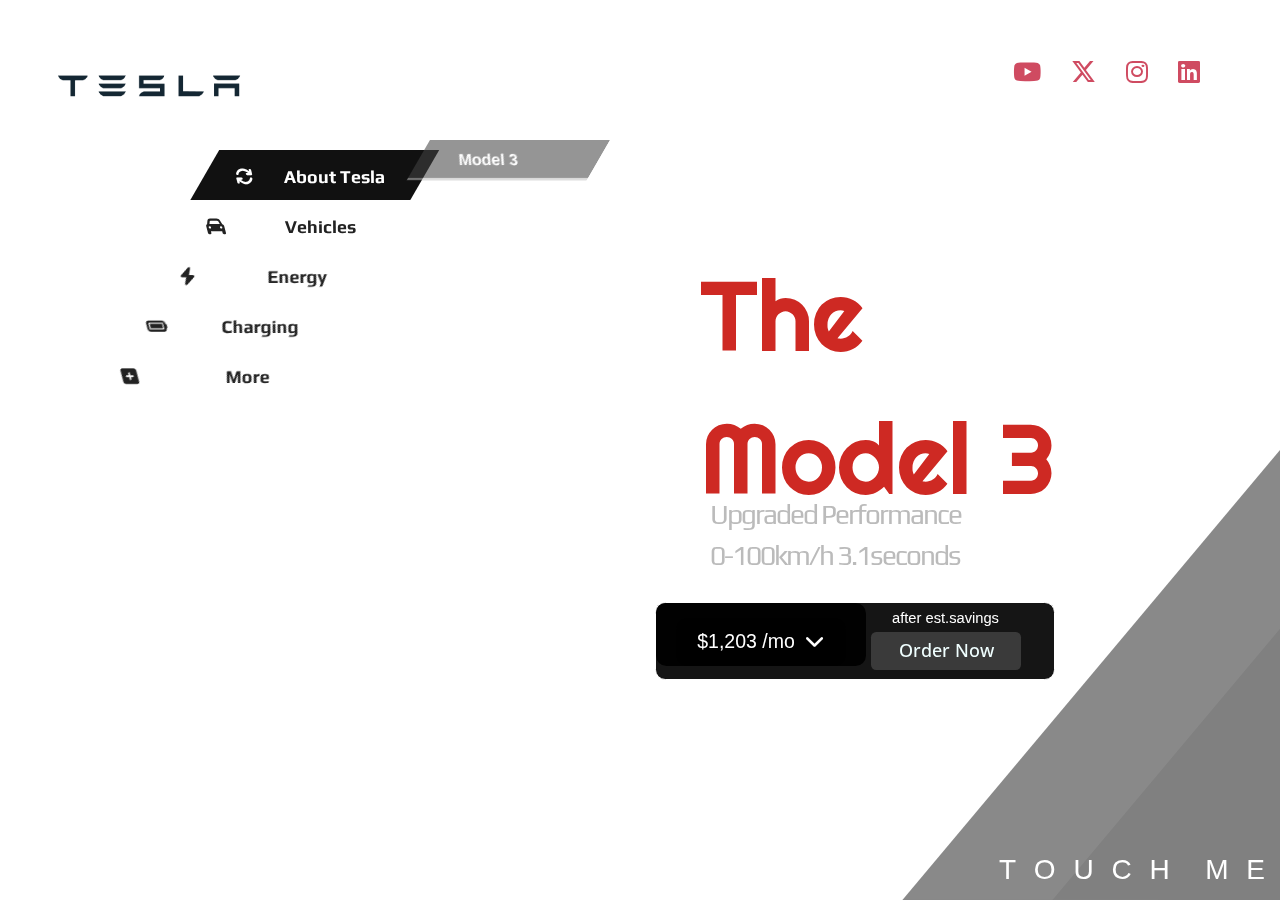
==== index.html @ 957dc8f2 "Add files via upload" ====
<!DOCTYPE html>
<html lang="en">
<head>
  <meta charset="UTF-8">
  <meta name="viewport" content="width=device-width, initial-scale=1.0">
  <title>Tesla: Electric Cars, Solar & Clean Energy</title>
  <link rel="icon" type="image/png" sizes=" 256x256" href="images/Alogo1.png">
  <link rel="stylesheet" href="https://cdnjs.cloudflare.com/ajax/libs/font-awesome/6.7.2/css/all.min.css" integrity="sha512-Evv84Mr4kqVGRNSgIGL/F/aIDqQb7xQ2vcrdIwxfjThSH8CSR7PBEakCr51Ck+w+/U6swU2Im1vVX0SVk9ABhg==" crossorigin="anonymous" referrerpolicy="no-referrer" />
  <link rel="stylesheet" href="css/style.css" />	
  <!-- 부트스트랩 -->
  <link rel="stylesheet" href="https://maxcdn.bootstrapcdn.com/bootstrap/3.4.1/css/bootstrap.min.css">
  <script src="https://ajax.googleapis.com/ajax/libs/jquery/3.5.1/jquery.min.js"></script>
  <script src="https://maxcdn.bootstrapcdn.com/bootstrap/3.4.1/js/bootstrap.min.js"></script>
</head>
<body>
  
  <!-- 배경 동영상 -->
   <figure class="vid">
    <video loop="loop" autoplay="autoplay" muted>
      <source src="images/TSVideo01.mp4" type="video/mp4">
    </video>
   </figure>

   <!-- 제목 로고 -->
    <h1><img src="images/tlogo2.png" id="logo2"></h1>
    <!-- <h1><img src="/images/tlogo3.png" id="logo3"></h1> -->

    <!-- 헤더 -->

    <header>
      <ul id="gnb">
          <li class="on">
              <a href="#"><em><i class="fa fa-refresh fa-spin"></i>About Tesla</em></a>
              <ul>
                  <li><a href="#"><em><b>Model 3</b></em></a></li>
              </ul>
          </li>
          <li>
              <a href="#"><em><i class="fa fa-car"></i>Vehicles</em></a>
              <ul>
                  <li><a href="#"><em>Model S</em></a></li>
                  <li><a href="#"><em>Model X</em></a></li>
                  <li><a href="#"><em>Model Y</em></a></li>
                  <li><a href="#"><em>Cybertruck</em></a></li>
              </ul>
          </li>
          <li>
              <a href="#"><em><i class="fa fa-bolt"></i>Energy</em></a>
              <ul>
                  <li><a href="#"><em>Solar Panels</em></a></li>
                  <li><a href="#"><em>Solar Roof</em></a></li>
                  <li><a href="#"><em>Powerwall</em></a></li>
                  <li><a href="#"><em>Megapack</em></a></li>
              </ul>
          </li>
          <li>
              <a href="#"><em><i class="fa fa-battery-full"></i>Charging</em></a>
              <ul>
                  <li><a href="#"><em>Charging</em></a></li>
                  <li><a href="#"><em>Home Charging</em></a></li>
                  <li><a href="#"><em>Supercharging</em></a></li>
              </ul>
          </li>
          <li>
              <a href="#"><em><i class="fa fa-plus-square"></i>More</em></a>
              <ul>
                  <li><a href="#"><em>Roadster</em></a></li>
                  <li><a href="#"><em>Semi</em></a></li>
                  <li><a href="#"><em>News</em></a></li>
              </ul>
          </li>
      </ul>
  </header>
<!-- / 헤더 부분 -->
    <!-- SNS 버튼 모음 -->

    <ul id="sns">
      <li><a href="https://www.youtube.com/tesla/videos" target="_blank"><i class="fa-brands fa-youtube"></i></a></li>
      <li><a href="https://x.com/tesla" target="_blank"><i class="fa-brands fa-x-twitter"></i></a></li>
      <li><a href="https://www.instagram.com/teslamotors/" target="_blank"><i class="fa-brands fa-instagram"></i></a></li>
      <li><a href="https://www.linkedin.com/company/tesla-motors" target="_blank"><i class="fa-brands fa-linkedin"></i></a></li>
    </ul>
    <!-- 제품 시그니처 문구 -->
    <section class="txtBox">
      <p class="txt">Upgraded Performance<br>0-100km/h 3.1seconds<b></b></p>
      <p class="tit">The Model 3<em></em></p>
    </section>

     <!-- 주문창 -->
      <div id="orderbox">
        <div class="dropdown">
          <button class="dropbtn">$1,203 /mo<i class="fa-solid fa-chevron-down"></i></button>
          <div class="dropdown-content">
            <a href="#">$957 /mo (Lease,Wheel Drive)</a>
            <a href="#">$1,207 /mo (Lease,Cyberbeast)</a>
            <a href="#">$77,790 (Cash, Wheel Drive)</a>
            <a href="#">$97,790 (Cash, Cyberbeast)</a>
          </div>
        </div>
        <p>after est.savings</p>
        <button id="btn001" data-toggle="modal" data-target="#myModal">Order Now</button>
      </div>

        <!-- 구매 창 -->
        <div id="modalContainer" class="hidden">
          <div id="modalContent">
            <p>모달 창 입니다.</p>
            <button id="modalCloseButton"><i class="fa-solid fa-xmark"></i></button>
          </div>
        </div>

        <script>
          const modalOpenButton = document.getElementById('btn001');
          const modalCloseButton = document.getElementById('modalCloseButton');
          const modal = document.getElementById('modalContainer');

          modalOpenButton.addEventListener('click', () => {
          modal.classList.remove('hidden');
          });

          modalCloseButton.addEventListener('click', () => {
          modal.classList.add('hidden');
          });
        </script>

     <!-- 하단 사이드 컨텐츠 메뉴 -->
     <section id="side">
      <div class="con">
        <p>
          <em>Demo drive</em>
          <a href="https://www.tesla.com/drive"><video src="https://digitalassets.tesla.com/tesla-contents/video/upload/f_auto,q_auto/Homepage-Demo-Drive-Desktop-NA.mp4" id="demodrivevd" loop="loop" autoplay="autoplay" muted></a>
        </p>
        <p>
          <em>Lastest news</em>
          <!-- 최근 뉴스 슬라이드 -->
          <div id="newsCarousel" class="carousel slide" data-ride="carousel">
            <!-- Indicators -->
            <ol class="carousel-indicators">
              <li data-target="#newsCarousel" data-slide-to="0" class="active"></li>
              <li data-target="#newsCarousel" data-slide-to="1"></li>
              <li data-target="#newsCarousel" data-slide-to="2"></li>
            </ol>
          
            <!-- Wrapper for slides -->
            <div class="carousel-inner" role="listbox">
              <div class="item active">
                <a href="https://finance.yahoo.com/news/tesla-stock-falls-as-trump-ends-ev-mandate-looks-to-eliminate-subsidies-152217391.html"><img src="images/newpic04.png" alt="첫번째 뉴스"></a>
                <div class="carousel-caption">
                </div>
              </div>
          
              <div class="item">
                <a href="https://www.cnbc.com/2025/01/21/tesla-lost-15-billion-in-brand-value-in-2024-brand-finance-found.html"><img src="images/newpic05.png" alt="두번째 뉴스"></a>
                <div class="carousel-caption">
                </div>
              </div>
          
              <div class="item">
                <a href="https://biz.heraldcorp.com/article/10404572?ref=naver"><img src="images/newpic06.png" alt="세번째 뉴스"></a>
                <div class="carousel-caption">
                </div>
              </div>
            </div>
            <!-- Left and right controls -->
            <a class="left carousel-control" href="#newsCarousel" role="button" data-slide="prev">
              <span class="glyphicon glyphicon-chevron-left" aria-hidden="true"></span>
              <span class="sr-only">P</span>
            </a>
            <a class="right carousel-control" href="#newsCarousel" role="button" data-slide="next">
              <span class="glyphicon glyphicon-chevron-right" aria-hidden="true"></span>
              <span class="sr-only">N</span>
            </a>
          </div>
        </p>
        <p id="conbox3">
          <em>Other businesses</em>
          <a href="https://www.spacex.com/"><img src="images/conpic08.png"></a>
          <a href="https://www.starlink.com/"><img src="images/conpic09.png"></a>
        </p>
      </div>
     </section>
     <!-- 터치 미 부분 #side 끝나는 div 밑에 형제로 놔주시면됩니다 -->
<div class="touch-cont">
  <div class="touch-me">
      <span style="--index: 0;">T</span>
      <span style="--index: 1;">o</span>
      <span style="--index: 2;">u</span>
      <span style="--index: 3;">c</span>
      <span style="--index: 4;">h</span>
      <span style="--index: 5;"> </span>
      <span style="--index: 6;">M</span>
      <span style="--index: 7;">e</span>
  </div>
</div>
<!-- / 터치 미 부분 -->
</body>
</html>
---- css/style.css ----
@import url('https://fonts.googleapis.com/css2?family=Open+Sans:ital,wght@0,300..800;1,300..800&display=swap');
@import url('https://fonts.googleapis.com/css2?family=Play:wght@400;700&family=Righteous&display=swap');

/* CSS초기화 */
* { padding: 0; margin: 0; }
ul,ol { list-style: none; }
a {text-decoration: none; color: #bbb;}
body { position: fixed; width: 100%; height: 100%; background-color: #111;}

/* 배경 동영상 */
.vid {position: fixed; top: 0; left: 0; width: 100%; height: 100%; overflow: hidden; z-index: -1;}
.vid video {position: absolute; top: 50%; left: 50%; transform: translate(-50%, -50%); min-width: 100%; min-height: 100%; width: auto; height: auto; object-fit: cover;}


/* 로고 */
#logo2 { position: fixed; top: -20px; left: 0px; z-index: 10; }
#logo2 { width: 300px; }
#logo3 { position: fixed; top: 45px; right: 50px; z-index: 0; width: 880px;}



/* 헤더 */
header {
  width:700px; height: 100%; position:fixed; top: 0px; left: -434px;
  /* background: linear-gradient(-45deg, #e1fcff, #f3feff, #ffffff); */
  background: white;
  transform: skewX(-30deg);
 }


/* 헤더 css */
  /* 1depth */
  #gnb {width: 220px; position: absolute; top: 150px; right: 0px;}
  #gnb>li {position: relative;}
  #gnb>li>a {display: block; width: 220px; height: 50px; font: bold 18px/3 play; color: #222; box-sizing: border-box; padding-right: 40px; text-align: right;}
  #gnb>li.on>a {background: #111111; color: #ffffff;}
  #gnb>li:hover>a {background: #333333; color: #ffffff;}
  #gnb em {display: inline-block; transform: skewX(40deg);}
  #gnb em i{
    position: absolute;
    right: 130px;
    top: 18px;
  }
  
  /* 2depth */
  #gnb ul{position: absolute; left: 0px; top: 0px; opacity: 0; transition: all 0.4s;}
  #gnb>li:not(.on):hover ul{opacity: 0.8; left: 205px; pointer-events: all;}
  #gnb ul a {
    display: block;
    width: 180px;
    height: 40px;
    background: #222;
    color: #fff;
    border-bottom: 2px solid #C0C0C0;
    font: bold 16px/2.5 arial;
    box-sizing: border-box;
    padding-left: 40px;
    margin-bottom: 3px;
  }
  #gnb ul a:hover {background: #C0C0C0;color: #111;}
  #gnb>li.on ul {opacity: 0.8; left: 205px; top: -10px;}
  #gnb li.on ul a {background: #444; opacity: 0.7;}
  
  #gnb li:not(.on) > ul {pointer-events: none;}
  
/* SNS 버튼 모음 스타일 */

#sns{position: fixed; top: 60px; right: 50px;}
#sns li{margin-right: 30px; float: left;}
#sns .fa-brands{color: #C41E3A; font-size: 25px; opacity: 0.8; transform: scale(1); transition: 0.5s;}
#sns .fa-brands:hover{opacity: 1; transform: scale(1.4);}

/* 문구 스타일 */
.txtBox {width:400px;height:410px;position:fixed;top: 244px;right:180px;}
.txt { position:absolute; top:250px; right:110px; font-size:28px; font-family: Play; color:#bbb; letter-spacing:-2px;
}
.txt b { font:bold 34px arial; color:#fab4b4;    margin-left:30px;}
.tit { position:absolute; top:0px; right:0px; font-size:100px; color:#ce2923; font-family: 'Righteous', cursive; letter-spacing:-1px;
}
.tit em { font-size:30px; font-family:play; color:#bbb; }

/* 사이드 콘텐츠 박스 레이아웃 스타일 */
#side { width: 800px; height: 100%; position: fixed; bottom: 0px; right: -800px; background: #111; opacity: 0.5; transform: skewX(-40deg); transition: 0.5s; }
#side:hover { right:-400px; opacity: 0.9; transform: skewX(0deg); border-left: 3px solid #ffffff; box-shadow: 0 0 8.35px white;}
#side .con { width: 700px; height: 100%; position: absolute; box-sizing: border-box; left: 150px; bottom: 0px; background-color: #000; padding: 10px; transition: 0.8s; opacity: 1;}
#side:hover .con { left: 5px;} 

/* 콘텐츠 박스 내부 스타일 */
#side .con p {width: 300px; height: 100px; position: absolute; left: 50px;}
#side .con p em { display: inline-block; font: bold 20px/1.7 arial; color: #ffffff; }
#side .con p img { width: 300px; height: auto; opacity: 0.7; transition: all 0.6s; margin-bottom: 25px; }
#side .con p img:hover { opacity: 1; }
#side .con p:nth-child(1) { bottom: 790px; transition: all 0.6s; transform: translateX(200px); }
#side .con p:nth-child(2) { bottom: 565px; transition: all 0.6s; transform: translateX(200px); }
#conbox3 { bottom: 320px; transition: all 0.6s; transform: translateX(200px); }
#newsCarousel {position:absolute; bottom: 465px; left: -150px; transition: all 0.8s; transform: translateX(200px);}
#side:hover .con p { transform: translateX(0px); }

/* 시승 체험 동영상 */
#demodrivevd {
  width: 300px; height: auto; 
}

/* 무한 애니메이션 아이콘 스타일 */
#side .btncontents { width:150px; height:50px; position:absolute; bottom:40px; left: 100px; color: #cbfdff; transform:  skewX(40deg); }
#side:hover .btncontents { left: 1000px; }
.btncontents i { font-size: 60px; position: absolute; bottom: 0px; right: 0px; opacity: 1; }
.btncontents i:nth-child(1) { animation: ani linear 1.5s 0s infinite; }
.btncontents i:nth-child(2) { animation: ani linear 1.5s 0.75s infinite; }

@keyframes ani {
    0% { right: 0px; transform: scale(1); opacity: 1; }
    100% { right: 100px; transform: scale(1.25); opacity: 0; }
}



/* 터치 미 css */
#side:hover ~ .touch-cont {
  opacity: 0;
}


.touch-cont {
  position: absolute;
  bottom: 10px;
  right: 10px;
  text-align: center;
  color: #fff;
  pointer-events: none;
  transition: 0.5s;
}

.touch-me {
  position: relative;
  display: inline-block;
  font-size: 28px;
  text-transform: uppercase;
  cursor: pointer;
  animation: glow 1.5s infinite;
}

.touch-me span {
  position: relative;
  display: inline-block;
  margin: 0 5px;
}

.touch-me span::after {
  content: '\f0e7'; /* FontAwesome lightning bolt */
  font-family: 'FontAwesome';
  position: absolute;
  top: -20px;
  left: 50%;
  transform: translateX(-50%);
  font-size: 1.5rem;
  color: #fff;
  opacity: 0;
  animation: particle-move 1.5s infinite;
  animation-delay: calc(var(--index) * 0.2s);
}

.touch-cont .touch-me span:nth-child(6)::after {
  content: '';
}

@keyframes glow {
  0%, 100% {
      text-shadow: 0 0 10px #fff, 0 0 20px #fff, 0 0 30px #fff;
  }
  50% {
      text-shadow: 0 0 5px #fff, 0 0 15px #fff, 0 0 25px #fff;
  }
}

@keyframes particle-move {
  0% {
      transform: translate(-50%, 0) scale(1);
      opacity: 0.6;
  }
  50% {
      transform: translate(-50%, -30px) scale(1.5);
      opacity: 0.3;
  }
  100% {
      transform: translate(-50%, -60px) scale(2);
      opacity: 0;
  }
}

/* 검색창 스타일 */
#searchbox { position: fixed; 
  border: none;
  z-index: -1; 
  right: 72px;
  top: 20px;
  
}
#searchbox input {
  width: 160px;
  height: 30px;
  background-color: #ccccccbd;
  border-radius: 5px;
  padding-left: 30px;
}

input::placeholder {
  position: absolute; left: 20px;
}

#searchicon {
  position: absolute;left: 5.75px; top: 8.4px;
}


/* Order */
#orderbox {
  position: fixed; width: 400px; height: 78px;
  right: 225px; bottom: 220px;
  background-color: #000000ea; border-radius: 10.25px;
  border: 1.95px solid white;
}
.dropbtn {
  transition: 200ms;
  background-color: #000000ea; border-radius: 10.25px;
  color: white;
  width: 170px; text-align: center;
  margin-top: 15px; margin-left: 20px; margin-right: 20px;
  padding: 10px 0px;
  font-size: 19.5px; font-weight: 460;
  border: none;
}
.dropdown {
  transition: 200ms;
  background-color: #000000ea; border-radius: 10.25px;
  position: relative;
  display: inline-block;
  border: none;

}
.dropdown-content {
  font-size: 11.7px;
  display: none;
  position: absolute;
  margin: 0px 20px;
  background-color: #000000ea;
  min-width: 160px;
  box-shadow: 0px 8px 16px 0px rgba(0,0,0,0.2);
  z-index: 1;
}
.dropdown-content a {
  color: rgb(255, 255, 255) !important;
  padding: 12px 16px;
  text-decoration: none !important;
  display: block;
}
.dropdown-content a:hover {background-color: #000000; color: azure; text-shadow: 0 0 5px azure; text-decoration: none;}
.dropdown:hover .dropdown-content {display: block;  border-bottom: 1px solid white;
  border-left: 1px solid white; border-right: 1px solid white;
}

.dropdown:hover .dropbtn {background-color:#00000067; text-shadow: 0 0 5px white;}

.fa-chevron-down { margin-left: 10px;}

#orderbox p { color: white;
  width: 170px;
  margin-top: 5px;
  padding: 0px;
  font-size: 14.7px; font-weight: 300;
  position: absolute; right: -8px; top:0px;
}
  #btn001 {
    width: 150px; height: 38px; border: 1.3px rgba(255, 255, 255, 0.377); 
    background-color: rgb(58, 58, 58); color: azure; border-radius: 5.2px;
    position: absolute; top: 29px; right: 33px; font-size: 18px; font-family: "Open Sans"; font-weight: 500; transition: 500ms;
  }

  #btn001:hover {
    color: rgba(255, 255, 255, 0.945); text-shadow: 0 0 10px rgb(236, 222, 183);
  }

/* modal */

#btn001, #modalCloseButton {
  cursor: pointer;
}

#modalContainer {
  width: 100%;
  height: 100%;
  position: fixed;
  top: 0;
  left: 0;
  display: flex;
  justify-content: center;
  align-items: center;
  background: rgba(0, 0, 0, 0.5);
}

#modalContent {
  position: absolute;
  background-color: #222222;
  width: 1444px;
  height: 730px;
  /* width: 500px;
  height: 330px; */
  padding: 15px;
}

#modalContainer.hidden {
  display: none;
}

#modalCloseButton {
  position: absolute; top: 38px; right: 20px; width: 35px; height: 35px; background-color: rgba(0, 0, 0, 0); border: none; color: azure; font-size: 25px;
}
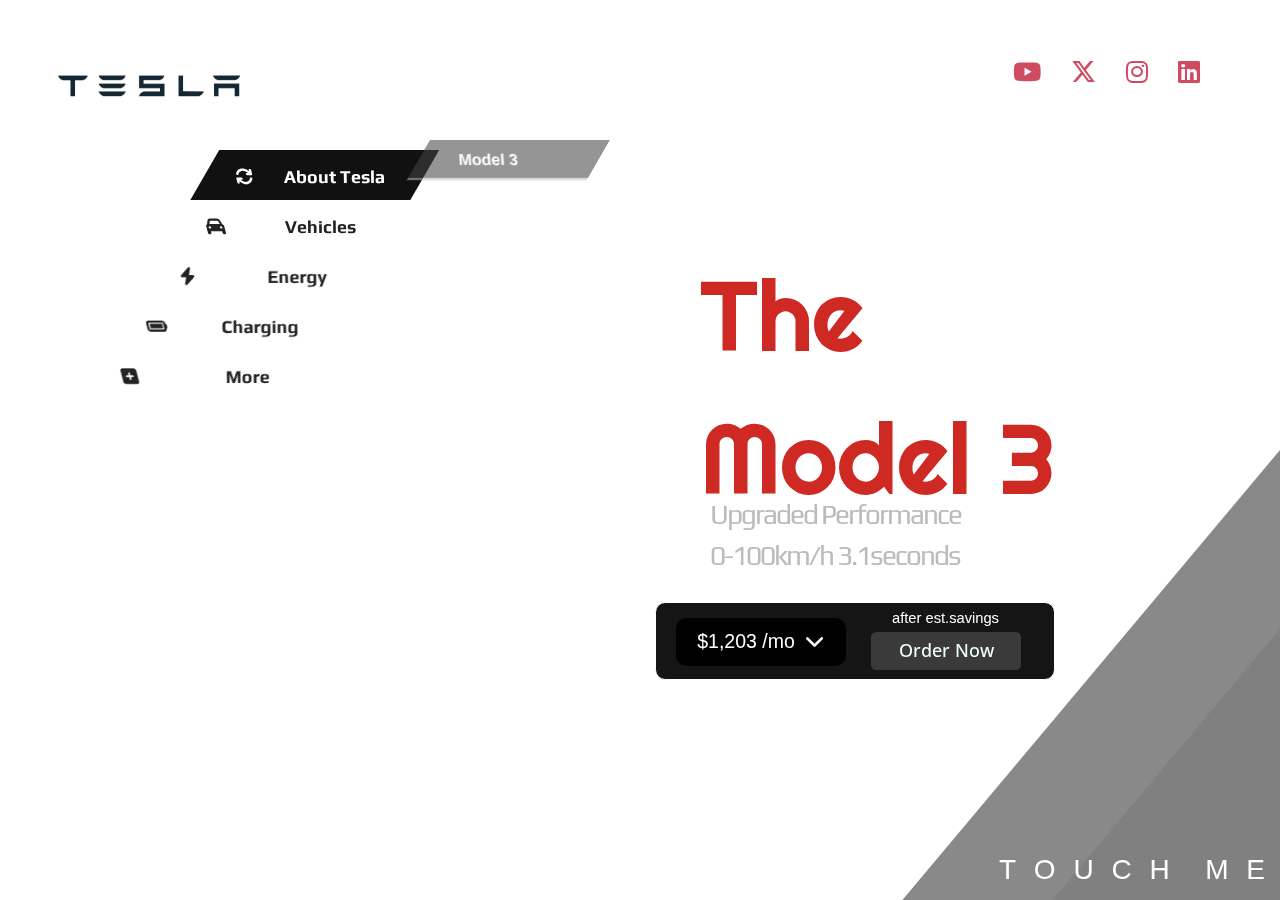
==== commit 116f2230: "미디어 쿼리 (1280*720 대상) 수정" ====
--- a/index.html
+++ b/index.html
@@ -144,19 +144,19 @@
             <!-- Wrapper for slides -->
             <div class="carousel-inner" role="listbox">
               <div class="item active">
-                <a href="https://finance.yahoo.com/news/tesla-stock-falls-as-trump-ends-ev-mandate-looks-to-eliminate-subsidies-152217391.html"><img src="images/newpic04.png" alt="첫번째 뉴스"></a>
+                <a href="https://finance.yahoo.com/news/tesla-stock-falls-as-trump-ends-ev-mandate-looks-to-eliminate-subsidies-152217391.html" target="_blank"><img src="images/newpic04.png" alt="첫번째 뉴스"></a>
                 <div class="carousel-caption">
                 </div>
               </div>
           
               <div class="item">
-                <a href="https://www.cnbc.com/2025/01/21/tesla-lost-15-billion-in-brand-value-in-2024-brand-finance-found.html"><img src="images/newpic05.png" alt="두번째 뉴스"></a>
+                <a href="https://www.cnbc.com/2025/01/21/tesla-lost-15-billion-in-brand-value-in-2024-brand-finance-found.html" target="_blank"><img src="images/newpic05.png" alt="두번째 뉴스"></a>
                 <div class="carousel-caption">
                 </div>
               </div>
           
               <div class="item">
-                <a href="https://biz.heraldcorp.com/article/10404572?ref=naver"><img src="images/newpic06.png" alt="세번째 뉴스"></a>
+                <a href="https://biz.heraldcorp.com/article/10404572?ref=naver" target="_blank"><img src="images/newpic06.png" alt="세번째 뉴스"></a>
                 <div class="carousel-caption">
                 </div>
               </div>
@@ -174,8 +174,8 @@
         </p>
         <p id="conbox3">
           <em>Other businesses</em>
-          <a href="https://www.spacex.com/"><img src="images/conpic08.png"></a>
-          <a href="https://www.starlink.com/"><img src="images/conpic09.png"></a>
+          <a href="https://www.spacex.com/" target="_blank"><img src="images/conpic08.png"></a>
+          <a href="https://www.starlink.com/" target="_blank"><img src="images/conpic09.png"></a>
         </p>
       </div>
      </section>
--- a/css/style.css
+++ b/css/style.css
@@ -27,12 +27,11 @@
   transform: skewX(-30deg);
  }
 
-
 /* 헤더 css */
   /* 1depth */
   #gnb {width: 220px; position: absolute; top: 150px; right: 0px;}
   #gnb>li {position: relative;}
-  #gnb>li>a {display: block; width: 220px; height: 50px; font: bold 18px/3 play; color: #222; box-sizing: border-box; padding-right: 40px; text-align: right;}
+  #gnb>li>a {display: block; width: 220px; height: 50px; font: bold 18px/3 Play; color: #222; box-sizing: border-box; padding-right: 40px; text-align: right;}
   #gnb>li.on>a {background: #111111; color: #ffffff;}
   #gnb>li:hover>a {background: #333333; color: #ffffff;}
   #gnb em {display: inline-block; transform: skewX(40deg);}
@@ -232,7 +231,7 @@
 }
 .dropdown {
   transition: 200ms;
-  background-color: #000000ea; border-radius: 10.25px;
+  background-color: #00000000; border-radius: 10.25px;
   position: relative;
   display: inline-block;
   border: none;
@@ -316,3 +315,8 @@
   position: absolute; top: 38px; right: 20px; width: 35px; height: 35px; background-color: rgba(0, 0, 0, 0); border: none; color: azure; font-size: 25px;
 }
 
+/* 미디어 쿼리 */
+@media screen and (max-height:878px) {
+  .txtBox { top: 51px; }
+  #orderbox { bottom: 160px; }
+}